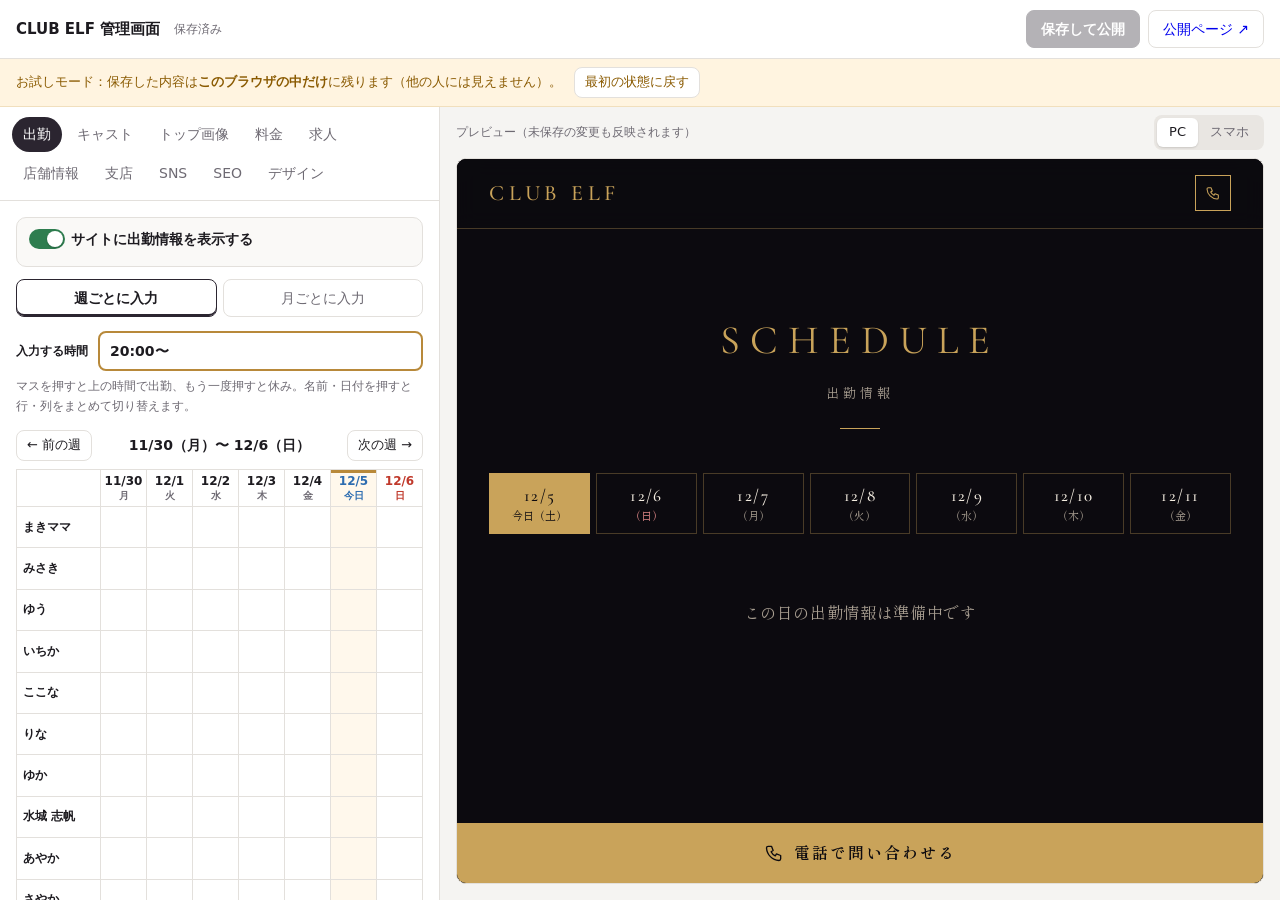
==== admin/index.html @ b596c5b5 "Deploy static site" ====
<!doctype html>
<html lang="ja">
<head>
<meta charset="utf-8">
<meta name="viewport" content="width=device-width, initial-scale=1">
<meta name="robots" content="noindex">
<title>管理画面</title>
<link rel="stylesheet" href="admin.css">
</head>
<body>

<div id="login" class="login" hidden>
  <form class="login-box" id="loginForm">
    <h1>管理画面</h1>
    <label class="f"><span>パスワード</span><input type="password" name="password" autocomplete="current-password" required autofocus></label>
    <p class="err" id="loginErr"></p>
    <button class="btn primary wide">ログイン</button>
  </form>
</div>

<div id="app" class="app" hidden>
  <header class="top">
    <strong class="brand" id="brand">管理画面</strong>
    <span class="state" id="state"></span>
    <div class="top-actions">
      <button class="btn ghost" id="discard" hidden>変更を破棄</button>
      <button class="btn primary" id="save" disabled title="Ctrl + S">保存して公開</button>
      <a class="btn ghost hide-sm" href="../" target="_blank" rel="noopener">公開ページ ↗</a>
      <button class="btn ghost hide-sm" id="logout">ログアウト</button>
    </div>
  </header>
  <div class="warn" id="warn" hidden>管理パスワードが初期値のままです。公開前に必ず変更してください（README 参照）。</div>

  <div class="work">
    <aside class="side">
      <nav class="tabs" id="tabs"></nav>
      <div class="panel" id="panel"></div>
    </aside>
    <section class="stage">
      <div class="stage-bar">
        <span class="stage-label" id="stageLabel">プレビュー（未保存の変更も反映されます）</span>
        <div class="seg" id="device">
          <button data-d="pc" class="on">PC</button>
          <button data-d="sp">スマホ</button>
        </div>
      </div>
      <div class="frame-wrap" id="frameWrap"><iframe id="frame" title="プレビュー"></iframe></div>
    </section>
  </div>
  <button class="preview-toggle" id="previewToggle">プレビューを見る</button>
</div>

<div class="toast" id="toast" role="status"></div>
<script src="admin.js"></script>
</body>
</html>
---- admin/admin.css ----
:root {
  --bg: #f5f4f2; --panel: #fff; --fg: #1d1b20; --muted: #6e6a73; --line: #e3e0dc;
  --primary: #2b2530; --accent: #b8893a; --danger: #c0392b; --ok: #2e7d4f;
  --radius: 10px;
  font-family: system-ui, -apple-system, "Hiragino Sans", "Yu Gothic UI", "Meiryo", sans-serif;
}
* { box-sizing: border-box; margin: 0; padding: 0; }
html, body { height: 100%; }
body { background: var(--bg); color: var(--fg); font-size: 14px; line-height: 1.6; }
[hidden] { display: none !important; }
button, input, select, textarea { font: inherit; color: inherit; }
button { cursor: pointer; }

.btn { display: inline-flex; align-items: center; gap: 6px; border: 1px solid var(--line); background: #fff; padding: 7px 14px; border-radius: 8px; text-decoration: none; white-space: nowrap; transition: background .15s, opacity .15s; }
.btn:hover { background: #f0eeeb; }
.btn.primary { background: var(--primary); border-color: var(--primary); color: #fff; font-weight: 600; }
.btn.primary:hover { background: #443b4b; }
.btn.primary:disabled { opacity: .35; cursor: default; }
.btn.ghost { background: transparent; }
.btn.danger { color: var(--danger); border-color: #efc9c4; background: #fff; }
.btn.danger[data-armed] { background: var(--danger); color: #fff; }
.btn.sm { padding: 4px 10px; font-size: 13px; }
.btn.wide { width: 100%; justify-content: center; padding: 10px; }

/* login */
.login { min-height: 100%; display: grid; place-items: center; padding: 16px; }
.login-box { width: min(360px, 100%); background: #fff; padding: 32px 28px; border-radius: 14px; border: 1px solid var(--line); display: grid; gap: 14px; }
.login-box h1 { font-size: 20px; }
.err { color: var(--danger); min-height: 1.2em; font-size: 13px; }

/* layout */
.app { height: 100%; display: flex; flex-direction: column; }
.top { display: flex; align-items: center; gap: 14px; padding: 10px 16px; background: #fff; border-bottom: 1px solid var(--line); }
.brand { font-size: 15px; white-space: nowrap; overflow: hidden; text-overflow: ellipsis; }
.state { font-size: 12px; color: var(--muted); }
.state.dirty { color: var(--accent); font-weight: 600; }
.state.dirty::before { content: "● "; }
.top-actions { margin-left: auto; display: flex; gap: 8px; }
.warn { background: #fff4e0; color: #8a5a00; padding: 8px 16px; font-size: 13px; border-bottom: 1px solid #f1dfbd; }
.work { flex: 1; min-height: 0; display: grid; grid-template-columns: 440px 1fr; }
.side { display: flex; flex-direction: column; min-height: 0; background: #fff; border-right: 1px solid var(--line); }
.tabs { display: flex; flex-wrap: wrap; gap: 4px; padding: 10px 12px; border-bottom: 1px solid var(--line); }
.tabs button { border: 0; background: none; padding: 6px 11px; border-radius: 99px; color: var(--muted); }
.tabs button:hover { background: #f3f1ee; color: var(--fg); }
.tabs button.on { background: var(--primary); color: #fff; }
.panel { flex: 1; overflow-y: auto; padding: 16px 16px 80px; }

.stage { display: flex; flex-direction: column; min-width: 0; min-height: 0; }
.stage-bar { display: flex; align-items: center; gap: 12px; padding: 8px 16px; }
.stage-label { font-size: 12px; color: var(--muted); margin-right: auto; }
.seg { display: inline-flex; background: #e9e6e2; padding: 3px; border-radius: 8px; }
.seg button { border: 0; background: none; padding: 4px 12px; border-radius: 6px; font-size: 13px; color: var(--muted); }
.seg button.on { background: #fff; color: var(--fg); box-shadow: 0 1px 2px #0002; }
.frame-wrap { flex: 1; min-height: 0; padding: 0 16px 16px; display: flex; justify-content: center; }
.frame-wrap iframe { width: 100%; height: 100%; border: 1px solid var(--line); border-radius: 10px; background: #000; transition: width .25s; }
.frame-wrap.sp iframe { width: 390px; max-width: 100%; border-radius: 24px; border: 8px solid #222; }
.preview-toggle { display: none; }

@media (max-width: 900px) {
  .work { grid-template-columns: 1fr; }
  .stage { display: none; }
  body.show-preview .side { display: none; }
  body.show-preview .stage { display: flex; }
  .preview-toggle { display: block; position: fixed; right: 16px; bottom: 16px; z-index: 50; border: 0; background: var(--primary); color: #fff; padding: 12px 18px; border-radius: 99px; box-shadow: 0 4px 16px #0003; font-weight: 600; }
  .hide-sm { display: none; }
  .state { display: none; }
  .top { padding: 8px 12px; }
}

/* panel content */
.panel h3 { font-size: 13px; color: var(--muted); font-weight: 600; margin: 22px 0 8px; letter-spacing: .04em; }
.panel h3:first-child { margin-top: 0; }
.hint { font-size: 12px; color: var(--muted); margin-bottom: 10px; }
.bar { display: flex; flex-wrap: wrap; gap: 8px; margin-bottom: 10px; }
.sum { font-size: 12px; color: var(--muted); margin-bottom: 10px; }
.sum b { color: var(--fg); }

.f { display: grid; gap: 4px; margin-bottom: 12px; }
.f > span { font-size: 12px; font-weight: 600; color: #4a4650; }
.f small { font-size: 11px; color: var(--muted); }
.f input:not([type=checkbox]):not([type=color]), .f textarea, .f select, .inline input, .inline select {
  width: 100%; border: 1px solid var(--line); border-radius: 8px; padding: 8px 10px; background: #fff;
}
.f textarea { resize: vertical; min-height: 60px; }
input:focus, textarea:focus, select:focus { outline: 2px solid color-mix(in srgb, var(--accent) 50%, transparent); outline-offset: 0; border-color: var(--accent); }
.grid2 { display: grid; grid-template-columns: 1fr 1fr; gap: 0 10px; }

.list { display: grid; gap: 8px; list-style: none; }
.item { border: 1px solid var(--line); border-radius: var(--radius); background: #fff; }
.item.off { background: #f7f6f4; }
.item.off .row .name b { color: var(--muted); }
.item.open { border-color: #cfc8bf; box-shadow: 0 2px 10px #0000000d; }
.row { display: flex; align-items: center; gap: 10px; padding: 8px 10px; }
.thumb { width: 44px; height: 58px; flex: none; border-radius: 6px; overflow: hidden; border: 1px dashed #cfc8bf; background: #faf9f7; display: grid; place-items: center; font-size: 10px; color: var(--muted); }
.thumb img { width: 100%; height: 100%; object-fit: cover; }
.name { flex: 1; min-width: 0; text-align: left; border: 0; background: none; padding: 4px 0; }
.name b { display: block; font-size: 15px; white-space: nowrap; overflow: hidden; text-overflow: ellipsis; }
.name small { display: block; font-size: 12px; color: var(--muted); white-space: nowrap; overflow: hidden; text-overflow: ellipsis; }
.ord { display: flex; flex-direction: column; gap: 2px; }
.ord button, .icon-btn { border: 1px solid var(--line); background: #fff; border-radius: 6px; width: 28px; height: 24px; line-height: 1; font-size: 12px; color: var(--muted); }
.ord button:hover, .icon-btn:hover { background: #f3f1ee; color: var(--fg); }
.ord button:disabled { opacity: .3; cursor: default; }
.edit { padding: 6px 12px 14px; border-top: 1px solid var(--line); }
.edit-photo { display: flex; gap: 12px; align-items: center; margin: 10px 0 14px; }
.edit-photo .thumb { width: 72px; height: 96px; }
.edit-foot { display: flex; justify-content: space-between; align-items: center; gap: 8px; margin-top: 6px; }

/* switch */
.sw { display: inline-flex; align-items: center; gap: 6px; cursor: pointer; user-select: none; font-size: 12px; white-space: nowrap; }
.sw input { appearance: none; width: 36px; height: 20px; border-radius: 99px; background: #d9d5d0; position: relative; transition: background .2s; cursor: pointer; flex: none; }
.sw input::after { content: ""; position: absolute; top: 2px; left: 2px; width: 16px; height: 16px; border-radius: 50%; background: #fff; transition: transform .2s; box-shadow: 0 1px 2px #0003; }
.sw input:checked { background: var(--ok); }
.sw input:checked::after { transform: translateX(16px); }
.sw.today input:checked { background: var(--accent); }

/* hero images */
.slides-ed { display: grid; grid-template-columns: repeat(2, 1fr); gap: 8px; margin-bottom: 8px; }
.slide-ed { position: relative; aspect-ratio: 16 / 10; border-radius: 8px; overflow: hidden; background: #eee; }
.slide-ed img { width: 100%; height: 100%; object-fit: cover; }
.slide-ed .ops { position: absolute; inset: auto 6px 6px auto; display: flex; gap: 4px; }
.slide-ed .ops button { background: #000a; color: #fff; border: 0; border-radius: 6px; width: 28px; height: 26px; }
.slide-ed .no { position: absolute; top: 6px; left: 6px; background: #000a; color: #fff; font-size: 11px; padding: 0 7px; border-radius: 99px; }
.add-tile { aspect-ratio: 16 / 10; border: 2px dashed #cfc8bf; border-radius: 8px; background: #faf9f7; color: var(--muted); }
.add-tile:hover { border-color: var(--accent); color: var(--accent); }

/* inline rows (sns / recruit items) */
.inline { display: flex; gap: 6px; align-items: center; margin-bottom: 6px; }
.inline select { width: 120px; flex: none; }
.inline .lbl { width: 132px; flex: none; }
.inline textarea { flex: 1; border: 1px solid var(--line); border-radius: 8px; padding: 6px 10px; resize: vertical; min-height: 36px; }

.sub-tabs { display: flex; gap: 6px; margin-bottom: 14px; }
.sub-tabs button { flex: 1; border: 1px solid var(--line); background: #fff; border-radius: 8px; padding: 7px; color: var(--muted); }
.sub-tabs button.on { border-color: var(--primary); color: var(--fg); font-weight: 600; box-shadow: inset 0 -2px 0 var(--primary); }

.presets { display: grid; grid-template-columns: repeat(2, 1fr); gap: 8px; margin-bottom: 16px; }
.preset { display: flex; align-items: center; gap: 10px; border: 1px solid var(--line); background: #fff; border-radius: 8px; padding: 8px 10px; text-align: left; }
.preset.on { border-color: var(--primary); box-shadow: inset 0 0 0 1px var(--primary); }
.preset i { width: 28px; height: 28px; border-radius: 50%; flex: none; border: 2px solid; }
.color-row { display: flex; align-items: center; gap: 10px; margin-bottom: 10px; }
.color-row input[type=color] { width: 44px; height: 32px; border: 1px solid var(--line); border-radius: 6px; padding: 2px; background: #fff; }
.color-row span { flex: 1; font-size: 13px; }
.color-row code { font-size: 12px; color: var(--muted); }

.toast { position: fixed; left: 50%; bottom: 24px; translate: -50% 20px; opacity: 0; pointer-events: none; background: var(--primary); color: #fff; padding: 10px 18px; border-radius: 99px; transition: .25s; z-index: 100; box-shadow: 0 4px 16px #0003; }
.toast.show { opacity: 1; translate: -50% 0; }
.toast.error { background: var(--danger); }

/* 出勤 */
.today-pill { font-size: 11px; background: #f6ecd9; color: #8a5a00; padding: 2px 8px; border-radius: 99px; white-space: nowrap; }
.shift-top { padding: 10px 12px; border: 1px solid var(--line); border-radius: var(--radius); margin-bottom: 12px; background: #faf9f7; }
.shift-top .sw { font-size: 14px; font-weight: 600; }
.note-off { font-size: 12px; color: #8a5a00; margin-top: 6px; }
.brush { display: flex; align-items: center; gap: 10px; margin-bottom: 6px; }
.brush label { font-size: 12px; font-weight: 600; white-space: nowrap; }
.brush input { flex: 1; border: 2px solid var(--accent); border-radius: 8px; padding: 7px 10px; font-weight: 600; }
.nav-row { display: flex; align-items: center; justify-content: space-between; gap: 8px; margin: 14px 0 8px; }
.nav-row b { font-size: 14px; }
.center { text-align: center; margin-bottom: 8px; }
.grid-wrap { overflow-x: auto; margin-bottom: 10px; }
.sched { border-collapse: collapse; width: 100%; table-layout: fixed; }
.sched th, .sched td { border: 1px solid var(--line); padding: 0; text-align: center; }
.sched thead th:first-child, .sched tbody th { width: 84px; }
.sched thead th button { width: 100%; border: 0; background: none; padding: 4px 0; font-size: 12px; line-height: 1.3; display: grid; }
.sched thead th small { font-size: 10px; color: var(--muted); }
.sched tbody th button { width: 100%; border: 0; background: none; padding: 6px 6px; font-size: 12px; text-align: left; white-space: nowrap; overflow: hidden; text-overflow: ellipsis; }
.sched thead th button:hover, .sched tbody th button:hover { background: #f3f1ee; }
.sun small, th.sun button { color: #c0392b !important; }
.sat small, th.sat button { color: #2c6cb0 !important; }
.sched .today, .cal .today .cell:not(.on) { background: #fff8ec; }
.cal .today .cell b { text-decoration: underline 2px var(--accent); text-underline-offset: 3px; }
.sched thead th.today { box-shadow: inset 0 3px 0 var(--accent); }
.cell { width: 100%; min-height: 34px; border: 0; background: none; font-size: 11px; font-weight: 600; color: #fff; transition: background .1s; }
.cell:hover { background: #f0ebe3; }
.cell.on { background: var(--accent); }
.cell.on:hover { background: #a3772c; }
.sched .count th, .sched .count td { font-size: 11px; color: var(--muted); padding: 3px 0; background: #faf9f7; }
.chips { display: flex; flex-wrap: wrap; gap: 6px; margin-bottom: 10px; }
.chip { border: 1px solid var(--line); background: #fff; border-radius: 99px; padding: 4px 10px; font-size: 13px; display: inline-flex; gap: 6px; align-items: center; }
.chip small { font-size: 11px; color: var(--muted); background: #f0eeeb; border-radius: 99px; padding: 0 6px; }
.chip.on { background: var(--primary); border-color: var(--primary); color: #fff; }
.chip.on small { background: #fff3; color: #fff; }
.cal { border-collapse: collapse; width: 100%; table-layout: fixed; margin-bottom: 10px; }
.cal th, .cal td { border: 1px solid var(--line); padding: 0; }
.cal th button { width: 100%; border: 0; background: #faf9f7; padding: 5px 0; font-size: 12px; font-weight: 600; }
.cal th button:hover { background: #f0ebe3; }
.cal .cell { min-height: 48px; display: grid; align-content: start; justify-items: start; padding: 3px 5px; color: var(--fg); }
.cal .cell b { font-size: 12px; font-weight: 600; }
.cal .cell span { font-size: 10px; justify-self: center; }
.cal .cell.on { color: #fff; }
.cal .cell.on b { color: #fff; }
.settings { margin-top: 18px; border-top: 1px solid var(--line); padding-top: 10px; }
.settings summary { cursor: pointer; font-size: 13px; color: var(--muted); margin-bottom: 10px; }
.warn .btn { margin-left: 8px; }

/* SEO */
.serp { border: 1px solid var(--line); border-radius: var(--radius); padding: 12px 14px; margin-bottom: 14px; background: #fff; font-family: Arial, "Hiragino Sans", "Meiryo", sans-serif; }
.serp-url { font-size: 12px; color: #4d5156; word-break: break-all; }
.serp-title { font-size: 18px; color: #1a0dab; line-height: 1.35; margin: 2px 0 4px; display: -webkit-box; -webkit-line-clamp: 2; -webkit-box-orient: vertical; overflow: hidden; }
.serp-desc { font-size: 13px; color: #4d5156; line-height: 1.55; display: -webkit-box; -webkit-line-clamp: 3; -webkit-box-orient: vertical; overflow: hidden; }
.f small b { color: var(--fg); }
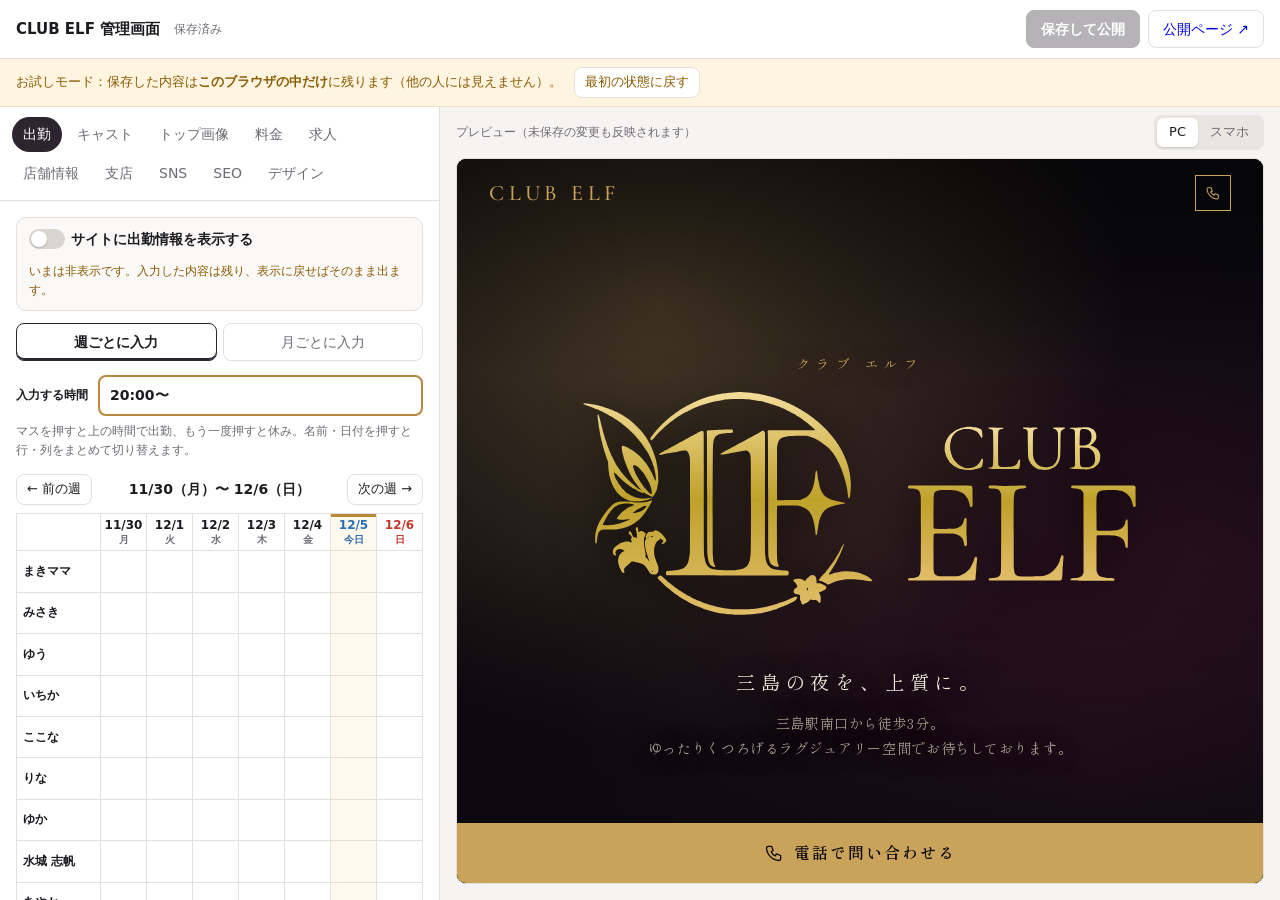
==== commit aeba250b: "Deploy static site" ====
--- a/admin/index.html
+++ b/admin/index.html
@@ -5,7 +5,7 @@
 <meta name="viewport" content="width=device-width, initial-scale=1">
 <meta name="robots" content="noindex">
 <title>管理画面</title>
-<link rel="stylesheet" href="admin.css">
+<link rel="stylesheet" href="admin.css?v=mvez12xa">
 </head>
 <body>
 
@@ -51,6 +51,6 @@
 </div>
 
 <div class="toast" id="toast" role="status"></div>
-<script src="admin.js"></script>
+<script src="admin.js?v=mvez12xa"></script>
 </body>
 </html>
--- a/admin/admin.css
+++ b/admin/admin.css
@@ -199,3 +199,34 @@
 .serp-title { font-size: 18px; color: #1a0dab; line-height: 1.35; margin: 2px 0 4px; display: -webkit-box; -webkit-line-clamp: 2; -webkit-box-orient: vertical; overflow: hidden; }
 .serp-desc { font-size: 13px; color: #4d5156; line-height: 1.55; display: -webkit-box; -webkit-line-clamp: 3; -webkit-box-orient: vertical; overflow: hidden; }
 .f small b { color: var(--fg); }
+
+/* キャストの見せ方 */
+.layouts { display: grid; grid-template-columns: repeat(auto-fill, minmax(124px, 1fr)); gap: 8px; margin-bottom: 10px; }
+.layout { display: grid; justify-items: center; gap: 2px; border: 1px solid var(--line); background: #fff; border-radius: 10px; padding: 10px 8px 9px; text-align: center; }
+.layout:hover { border-color: #cfc8bf; }
+.layout.on { border-color: var(--primary); box-shadow: inset 0 0 0 1px var(--primary); }
+.layout b { font-size: 13px; margin-top: 6px; }
+.layout small { font-size: 11px; color: var(--muted); line-height: 1.4; }
+.lp { position: relative; width: 100%; height: 58px; display: block; border-radius: 6px; background: #1b1720; overflow: hidden; }
+.lp i { position: absolute; left: calc(50% - 15px); top: 9px; width: 30px; height: 40px; border-radius: 3px; background: linear-gradient(160deg, #e3c58f, #8a6a32); border: 1px solid #f4dfb4; }
+.lp-grid { display: grid; grid-template-columns: repeat(3, 18px); gap: 4px; justify-content: center; align-content: center; }
+.lp-grid i { position: static; width: 18px; height: 22px; }
+.layout.on .lp { box-shadow: 0 0 0 2px var(--accent); }
+
+/* ロゴ */
+.logo-ed { display: flex; align-items: center; gap: 12px; flex-wrap: wrap; }
+.logo-prev { display: grid; place-items: center; width: 180px; height: 76px; border-radius: 8px; background: #1b1720; padding: 8px; }
+.logo-prev img { max-width: 100%; max-height: 100%; }
+.logo-prev.empty { color: #c9a35a; font-size: 12px; text-align: center; }
+
+/* ドラッグ＆ドロップの並べ替え */
+.grip { flex: none; display: grid; place-items: center; width: 22px; height: 44px; margin-left: -4px; font-size: 18px; color: #b3aca3; cursor: grab; touch-action: none; user-select: none; border-radius: 6px; }
+.grip:hover { color: var(--fg); background: #f3f1ee; }
+.list.sorting { user-select: none; }
+.list.sorting .item { transition: transform .18s ease; }
+.list.sorting .item.dragging { transition: none; position: relative; z-index: 5; box-shadow: 0 10px 28px #0003; border-color: var(--accent); cursor: grabbing; background: #fff; }
+.list.sorting .item.dragging .grip { cursor: grabbing; color: var(--accent); }
+
+/* キャスト編集内の小見出し */
+.mini { font-size: 12px; font-weight: 600; color: #4a4650; margin: 6px 0 8px; }
+.mini small { font-weight: 400; color: var(--muted); }
